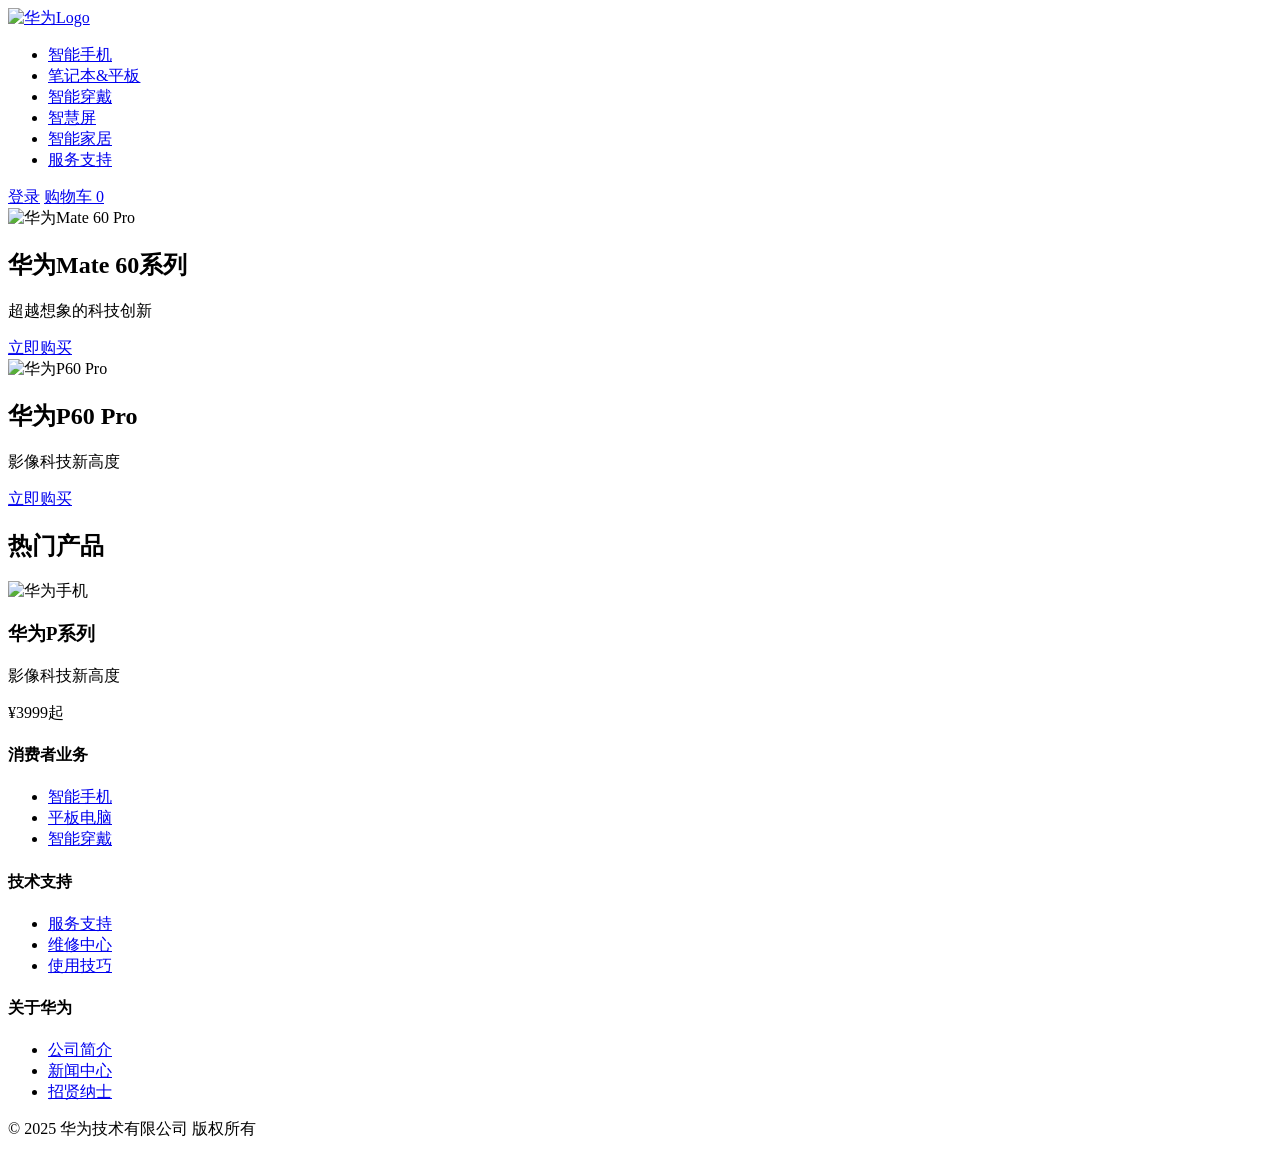
==== index.html @ 44dfa7f0 "Update index.html" ====
<!DOCTYPE html>
<html lang="zh-CN">
<head>
    <meta charset="UTF-8">
    <meta name="viewport" content="width=device-width, initial-scale=1.0">
    <title>华为 - 构建万物互联的智能世界</title>
    <link rel="stylesheet" href="main.css">
    <link rel="icon" href="/myweb/images/favicon.ico">
</head>
<body>
    <!-- 顶部导航栏 -->
    <header class="main-header">
        <div class="container">
            <div class="logo">
                <a href="index.html">
                    <img src="/myweb/images/v2-7d24d51ddb74c9416b6d4f7e353fb8a5_r.png" alt="华为Logo">
                </a>
            </div>
            <nav class="main-nav">
                <ul class="nav-list">
                    <li><a href="smartphones.html">智能手机</a></li>
                    <li><a href="laptops-tablets.html">笔记本&平板</a></li>
                    <li><a href="wearables.html">智能穿戴</a></li>
                    <li><a href="smart-screen.html">智慧屏</a></li>
                    <li><a href="smart-home.html">智能家居</a></li>
                    <li><a href="support.html">服务支持</a></li>
                </ul>
            </nav>
            <div class="header-actions">
                <a href="login.html" class="login-btn">登录</a>
                <a href="cart.html" class="cart-btn">购物车 <span class="cart-count">0</span></a>
            </div>
        </div>
    </header>

    <!-- 主轮播图 -->
    <section class="main-banner">
        <div class="banner-container">
            <div class="banner-slide active">
                <img src="/myweb/images/7bbc07c3438ad547fc9ea5043839fc4e-5959a6dc-f1d8-41cb-ac21-eee844f719e2.png" alt="华为Mate 60 Pro">
                <div class="banner-content">
                    <h2>华为Mate 60系列</h2>
                    <p>超越想象的科技创新</p>
                    <a href="product-detail.html?id=mate60-pro" class="cta-button">立即购买</a>
                </div>
            </div>
            
            <div class="banner-slide">
                <img src="/myweb/images/913c0e78b02d1bb95998965a77705a25-3bbd8c55-0e64-41c7-89f9-156c202ca1ea.png" alt="华为P60 Pro">
                <div class="banner-content">
                    <h2>华为P60 Pro</h2>
                    <p>影像科技新高度</p>
                    <a href="product-detail.html?id=p60-pro" class="cta-button">立即购买</a>
                </div>
            </div>
            
            <!-- 轮播指示器 -->
            <div class="banner-indicators">
                <span class="indicator active"></span>
                <span class="indicator"></span>
            </div>
        </div>
    </section>

    <!-- 产品展示区 -->
    <section class="products-section">
        <div class="container">
            <h2 class="section-title">热门产品</h2>
            <div class="products-grid">
                <div class="product-card">
                    <div class="product-image">
                        <img src="/myweb/images/eaedc3a61230bcd1007a3a3f3f152779.jpg" alt="华为手机">
                    </div>
                    <div class="product-info">
                        <h3>华为P系列</h3>
                        <p>影像科技新高度</p>
                        <span class="price">¥3999起</span>
                    </div>
                </div>
                <!-- 更多产品卡片 -->
            </div>
        </div>
    </section>

    <!-- 页脚 -->
    <footer class="main-footer">
        <div class="container">
            <div class="footer-content">
                <div class="footer-section">
                    <h4>消费者业务</h4>
                    <ul>
                        <li><a href="smartphones.html">智能手机</a></li>
                        <li><a href="laptops-tablets.html">平板电脑</a></li>
                        <li><a href="wearables.html">智能穿戴</a></li>
                    </ul>
                </div>
                <div class="footer-section">
                    <h4>技术支持</h4>
                    <ul>
                        <li><a href="support.html">服务支持</a></li>
                        <li><a href="support.html">维修中心</a></li>
                        <li><a href="support.html">使用技巧</a></li>
                    </ul>
                </div>
                <div class="footer-section">
                    <h4>关于华为</h4>
                    <ul>
                        <li><a href="#">公司简介</a></li>
                        <li><a href="#">新闻中心</a></li>
                        <li><a href="#">招贤纳士</a></li>
                    </ul>
                </div>
            </div>
            <div class="footer-bottom">
                <p>&copy; 2025 华为技术有限公司 版权所有</p>
            </div>
        </div>
    </footer>

    <script src="/myweb/main.js"></script>
</body>
</html>
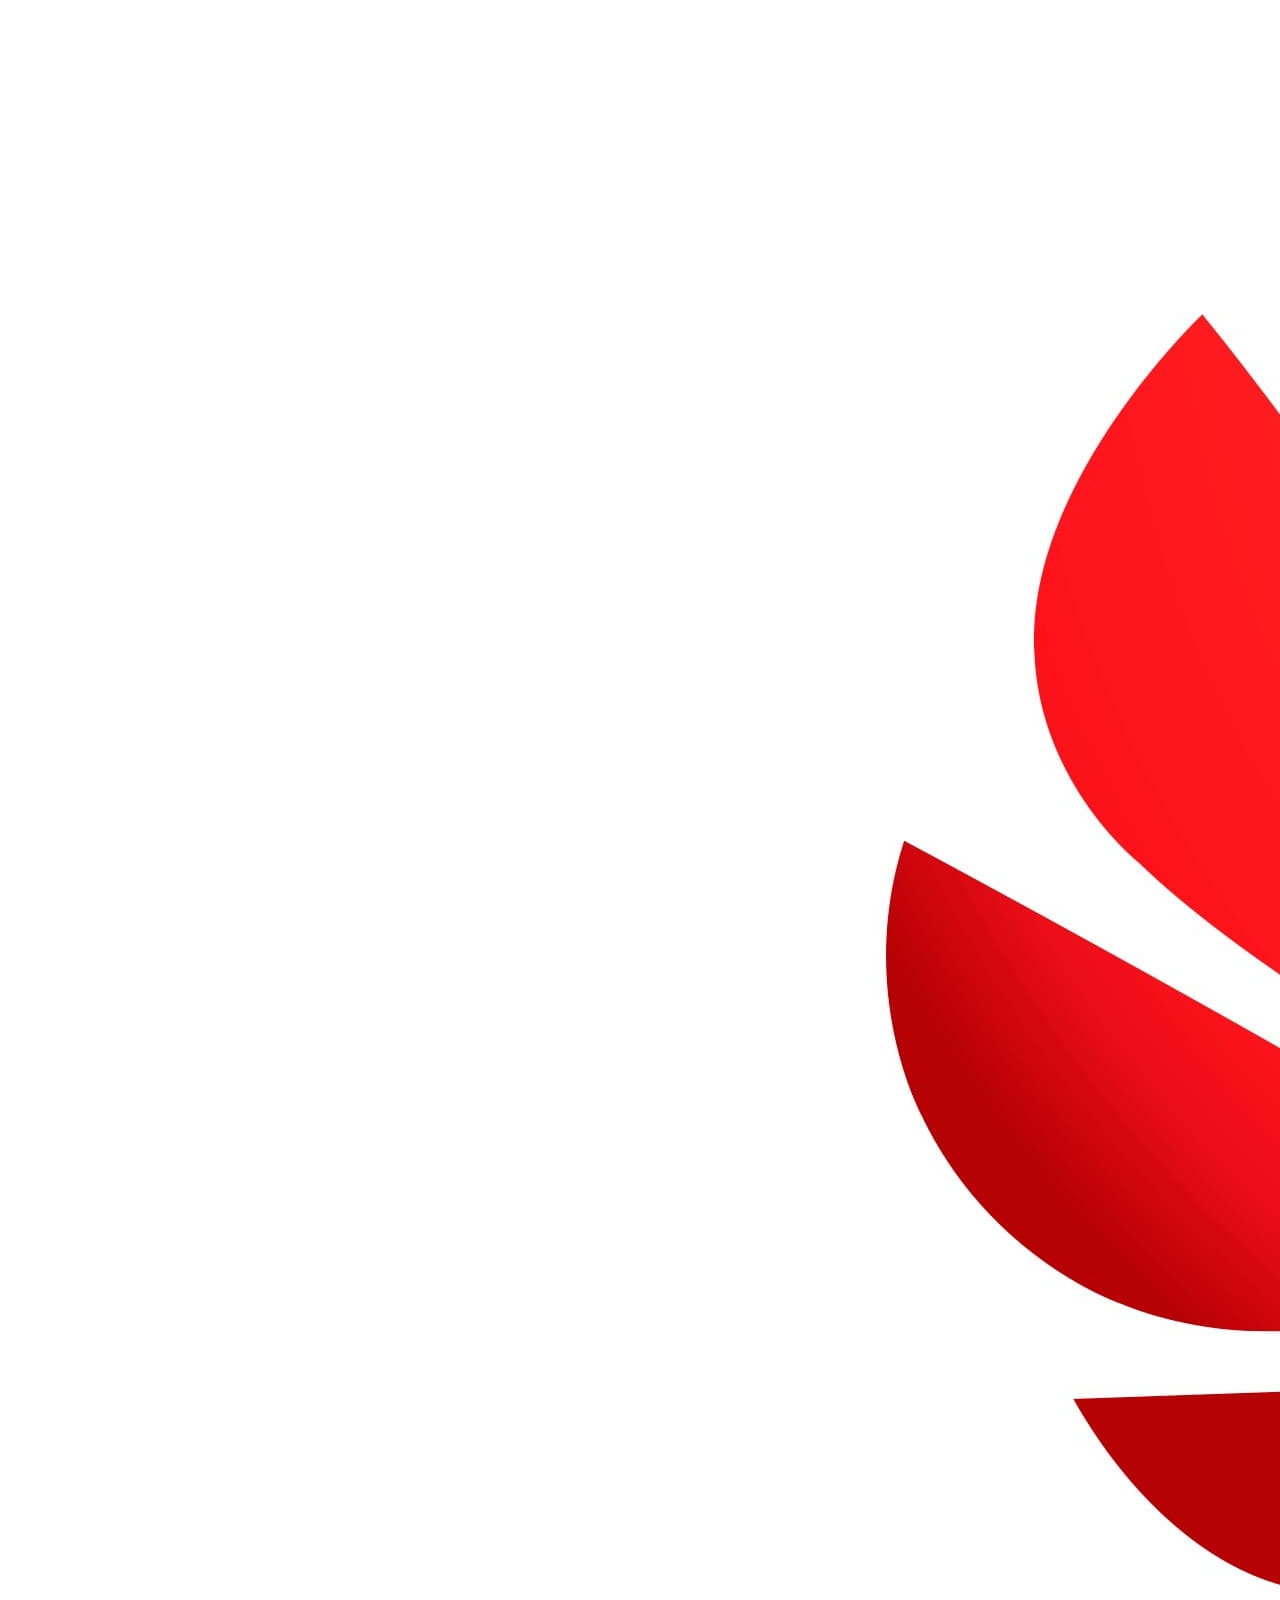
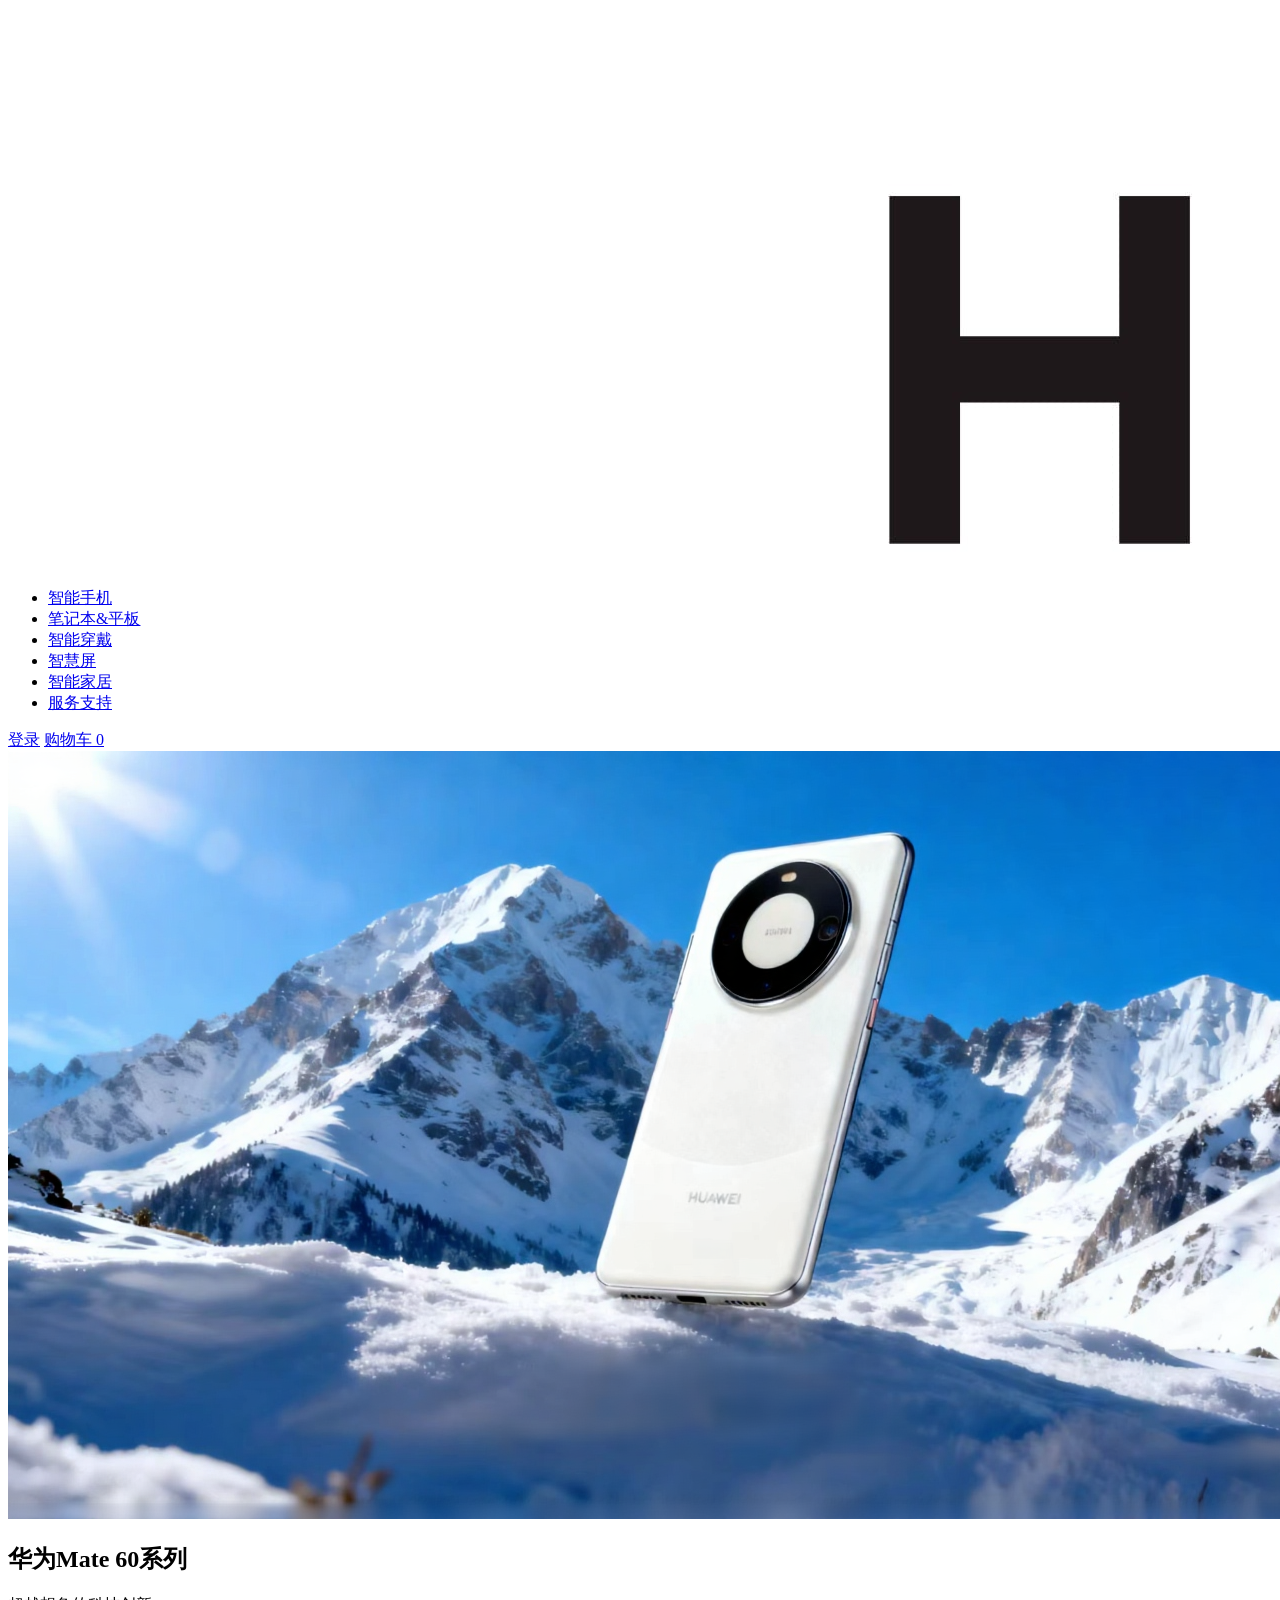
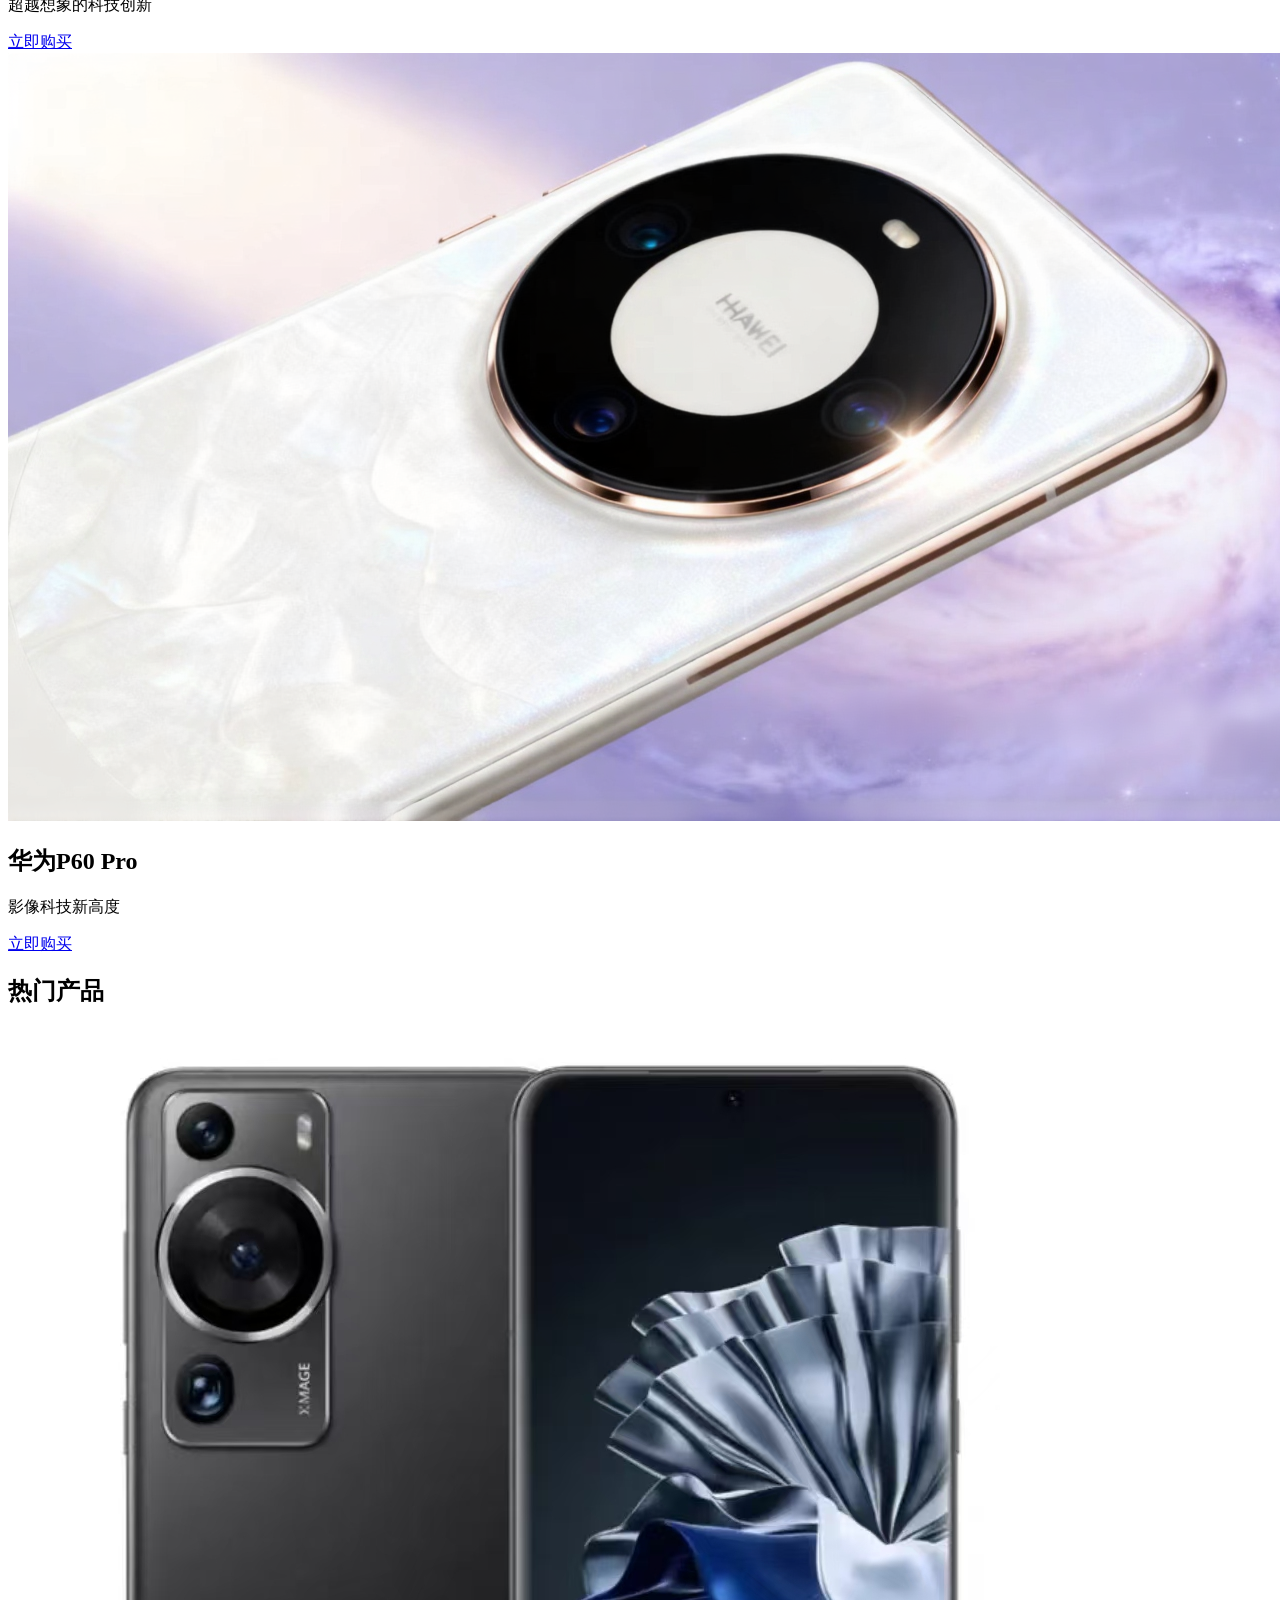
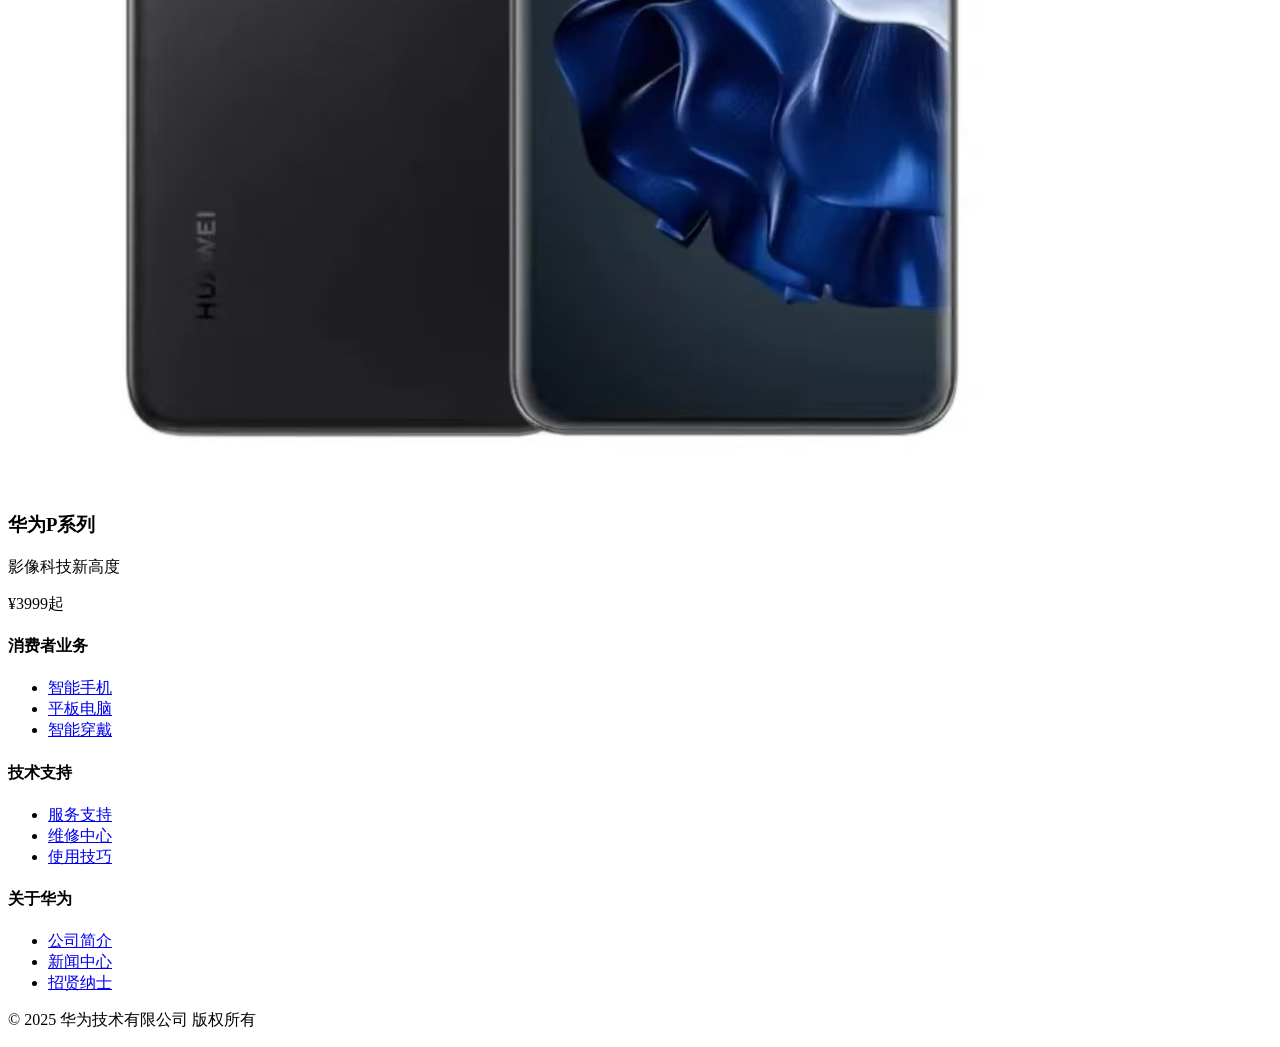
==== commit 44276e69: "Update index.html" ====
--- a/index.html
+++ b/index.html
@@ -5,7 +5,7 @@
     <meta name="viewport" content="width=device-width, initial-scale=1.0">
     <title>华为 - 构建万物互联的智能世界</title>
     <link rel="stylesheet" href="main.css">
-    <link rel="icon" href="/myweb/images/favicon.ico">
+    <link rel="icon" href="./images/favicon.ico">
 </head>
 <body>
     <!-- 顶部导航栏 -->
@@ -13,7 +13,8 @@
         <div class="container">
             <div class="logo">
                 <a href="index.html">
-                    <img src="/myweb/images/v2-7d24d51ddb74c9416b6d4f7e353fb8a5_r.png" alt="华为Logo">
+                    <!-- 修正图片路径 -->
+                    <img src="./images/v2-7d24d51ddb74c9416b6d4f7e353fb8a5_r.png" alt="华为Logo">
                 </a>
             </div>
             <nav class="main-nav">
@@ -37,7 +38,8 @@
     <section class="main-banner">
         <div class="banner-container">
             <div class="banner-slide active">
-                <img src="/myweb/images/7bbc07c3438ad547fc9ea5043839fc4e-5959a6dc-f1d8-41cb-ac21-eee844f719e2.png" alt="华为Mate 60 Pro">
+                <!-- 修正图片路径 -->
+                <img src="./images/7bbc07c3438ad547fc9ea5043839fc4e-5959a6dc-f1d8-41cb-ac21-eee844f719e2.png" alt="华为Mate 60 Pro">
                 <div class="banner-content">
                     <h2>华为Mate 60系列</h2>
                     <p>超越想象的科技创新</p>
@@ -46,7 +48,8 @@
             </div>
             
             <div class="banner-slide">
-                <img src="/myweb/images/913c0e78b02d1bb95998965a77705a25-3bbd8c55-0e64-41c7-89f9-156c202ca1ea.png" alt="华为P60 Pro">
+                <!-- 修正图片路径 -->
+                <img src="./images/913c0e78b02d1bb95998965a77705a25-3bbd8c55-0e64-41c7-89f9-156c202ca1ea.png" alt="华为P60 Pro">
                 <div class="banner-content">
                     <h2>华为P60 Pro</h2>
                     <p>影像科技新高度</p>
@@ -69,7 +72,8 @@
             <div class="products-grid">
                 <div class="product-card">
                     <div class="product-image">
-                        <img src="/myweb/images/eaedc3a61230bcd1007a3a3f3f152779.jpg" alt="华为手机">
+                        <!-- 修正图片路径 -->
+                        <img src="./images/eaedc3a61230bcd1007a3a3f3f152779.jpg" alt="华为手机">
                     </div>
                     <div class="product-info">
                         <h3>华为P系列</h3>
@@ -117,7 +121,294 @@
         </div>
     </footer>
 
-    <script src="/myweb/main.js"></script>
+    <!-- 内联JavaScript - 替换外部JS文件 -->
+    <script>
+    // 华为商城核心功能
+    (function() {
+        'use strict';
+        
+        // 购物车功能
+        class ShoppingCart {
+            constructor() {
+                this.items = this.loadFromStorage();
+                this.init();
+            }
+
+            loadFromStorage() {
+                try {
+                    return JSON.parse(localStorage.getItem('huawei_cart')) || [];
+                } catch (error) {
+                    return [];
+                }
+            }
+
+            saveToStorage() {
+                try {
+                    localStorage.setItem('huawei_cart', JSON.stringify(this.items));
+                } catch (error) {
+                    console.error('保存购物车失败:', error);
+                }
+            }
+
+            addItem(product) {
+                const existingItem = this.items.find(item => item.id === product.id);
+
+                if (existingItem) {
+                    existingItem.quantity += product.quantity || 1;
+                } else {
+                    this.items.push({
+                        ...product,
+                        quantity: product.quantity || 1,
+                        addedAt: new Date().toISOString()
+                    });
+                }
+
+                this.saveToStorage();
+                this.updateUI();
+                this.showAddToCartNotification(product);
+            }
+
+            getTotalCount() {
+                return this.items.reduce((total, item) => total + item.quantity, 0);
+            }
+
+            updateUI() {
+                const totalCount = this.getTotalCount();
+                
+                // 更新购物车计数显示
+                document.querySelectorAll('.cart-count').forEach(element => {
+                    element.textContent = totalCount;
+                });
+            }
+
+            showAddToCartNotification(product) {
+                const notification = document.createElement('div');
+                notification.className = 'cart-notification';
+                notification.innerHTML = `
+                    <div class="notification-content">
+                        <span>✅ 已添加到购物车</span>
+                        <p>${product.name}</p>
+                    </div>
+                `;
+                
+                notification.style.cssText = `
+                    position: fixed;
+                    top: 100px;
+                    right: 20px;
+                    background: white;
+                    border: 2px solid #c7000a;
+                    border-radius: 8px;
+                    padding: 1rem;
+                    box-shadow: 0 5px 15px rgba(0,0,0,0.2);
+                    z-index: 10000;
+                    animation: slideIn 0.3s ease-out;
+                    max-width: 300px;
+                `;
+
+                document.body.appendChild(notification);
+
+                // 3秒后自动移除
+                setTimeout(() => {
+                    notification.style.animation = 'slideOut 0.3s ease-in';
+                    setTimeout(() => {
+                        if (notification.parentNode) {
+                            notification.parentNode.removeChild(notification);
+                        }
+                    }, 300);
+                }, 3000);
+            }
+
+            init() {
+                this.updateUI();
+            }
+        }
+
+        // 轮播图功能
+        class BannerSlider {
+            constructor() {
+                this.currentSlide = 0;
+                this.slides = [];
+                this.indicators = [];
+                this.init();
+            }
+
+            init() {
+                this.slides = document.querySelectorAll('.banner-slide');
+                this.indicators = document.querySelectorAll('.indicator');
+                
+                if (this.slides.length > 0) {
+                    // 设置自动轮播
+                    setInterval(() => {
+                        this.nextSlide();
+                    }, 5000);
+                    
+                    // 绑定指示器点击事件
+                    this.indicators.forEach((indicator, index) => {
+                        indicator.addEventListener('click', () => {
+                            this.showSlide(index);
+                        });
+                    });
+                }
+            }
+
+            showSlide(n) {
+                this.slides.forEach(slide => slide.classList.remove('active'));
+                this.indicators.forEach(indicator => indicator.classList.remove('active'));
+                
+                this.currentSlide = (n + this.slides.length) % this.slides.length;
+                this.slides[this.currentSlide].classList.add('active');
+                this.indicators[this.currentSlide].classList.add('active');
+            }
+
+            nextSlide() {
+                this.showSlide(this.currentSlide + 1);
+            }
+        }
+
+        // 移动菜单功能
+        class MobileMenu {
+            constructor() {
+                this.init();
+            }
+
+            init() {
+                this.createHamburgerMenu();
+                
+                const hamburger = document.querySelector('.hamburger-menu');
+                const navList = document.querySelector('.nav-list');
+                
+                if (hamburger && navList) {
+                    hamburger.addEventListener('click', () => {
+                        navList.classList.toggle('active');
+                        hamburger.classList.toggle('active');
+                    });
+
+                    // 点击外部关闭菜单
+                    document.addEventListener('click', (e) => {
+                        if (!hamburger.contains(e.target) && !navList.contains(e.target)) {
+                            navList.classList.remove('active');
+                            hamburger.classList.remove('active');
+                        }
+                    });
+                }
+            }
+
+            createHamburgerMenu() {
+                if (!document.querySelector('.hamburger-menu')) {
+                    const hamburger = document.createElement('div');
+                    hamburger.className = 'hamburger-menu';
+                    hamburger.innerHTML = '☰';
+                    hamburger.style.cssText = `
+                        display: none;
+                        font-size: 24px;
+                        cursor: pointer;
+                        padding: 10px;
+                    `;
+                    
+                    document.querySelector('.main-header .container').appendChild(hamburger);
+                }
+            }
+        }
+
+        // 主应用类
+        class HuaweiStore {
+            constructor() {
+                this.cart = new ShoppingCart();
+                this.slider = new BannerSlider();
+                this.mobileMenu = new MobileMenu();
+                this.init();
+            }
+
+            init() {
+                console.log('华为商城初始化完成');
+                this.addGlobalStyles();
+                this.bindGlobalEvents();
+            }
+
+            addGlobalStyles() {
+                const styles = `
+                    @keyframes slideIn {
+                        from { transform: translateX(100%); opacity: 0; }
+                        to { transform: translateX(0); opacity: 1; }
+                    }
+                    
+                    @keyframes slideOut {
+                        from { transform: translateX(0); opacity: 1; }
+                        to { transform: translateX(100%); opacity: 0; }
+                    }
+                    
+                    @keyframes fadeIn {
+                        from { opacity: 0; transform: translateY(20px); }
+                        to { opacity: 1; transform: translateY(0); }
+                    }
+                    
+                    .fade-in {
+                        animation: fadeIn 0.5s ease-in;
+                    }
+
+                    /* 移动端样式 */
+                    @media (max-width: 768px) {
+                        .hamburger-menu {
+                            display: block !important;
+                        }
+                        
+                        .nav-list {
+                            display: none;
+                            position: absolute;
+                            top: 100%;
+                            left: 0;
+                            width: 100%;
+                            background: white;
+                            flex-direction: column;
+                            box-shadow: 0 2px 10px rgba(0,0,0,0.1);
+                            z-index: 1000;
+                        }
+                        
+                        .nav-list.active {
+                            display: flex;
+                        }
+                        
+                        .nav-list li {
+                            width: 100%;
+                            text-align: center;
+                            border-bottom: 1px solid #eee;
+                        }
+                        
+                        .nav-list a {
+                            display: block;
+                            padding: 15px;
+                        }
+                    }
+                `;
+
+                const styleSheet = document.createElement('style');
+                styleSheet.textContent = styles;
+                document.head.appendChild(styleSheet);
+            }
+
+            bindGlobalEvents() {
+                // 全局错误处理
+                window.addEventListener('error', (e) => {
+                    console.error('全局错误:', e.error);
+                });
+            }
+        }
+
+        // 全局函数
+        window.addToCart = function(product) {
+            if (window.huaweiStore && window.huaweiStore.cart) {
+                window.huaweiStore.cart.addItem(product);
+            }
+        };
+
+        // 初始化
+        document.addEventListener('DOMContentLoaded', function() {
+            window.huaweiStore = new HuaweiStore();
+            document.body.classList.add('fade-in');
+            console.log('华为商城 - 构建万物互联的智能世界');
+        });
+
+    })();
+    </script>
 </body>
 </html>
-
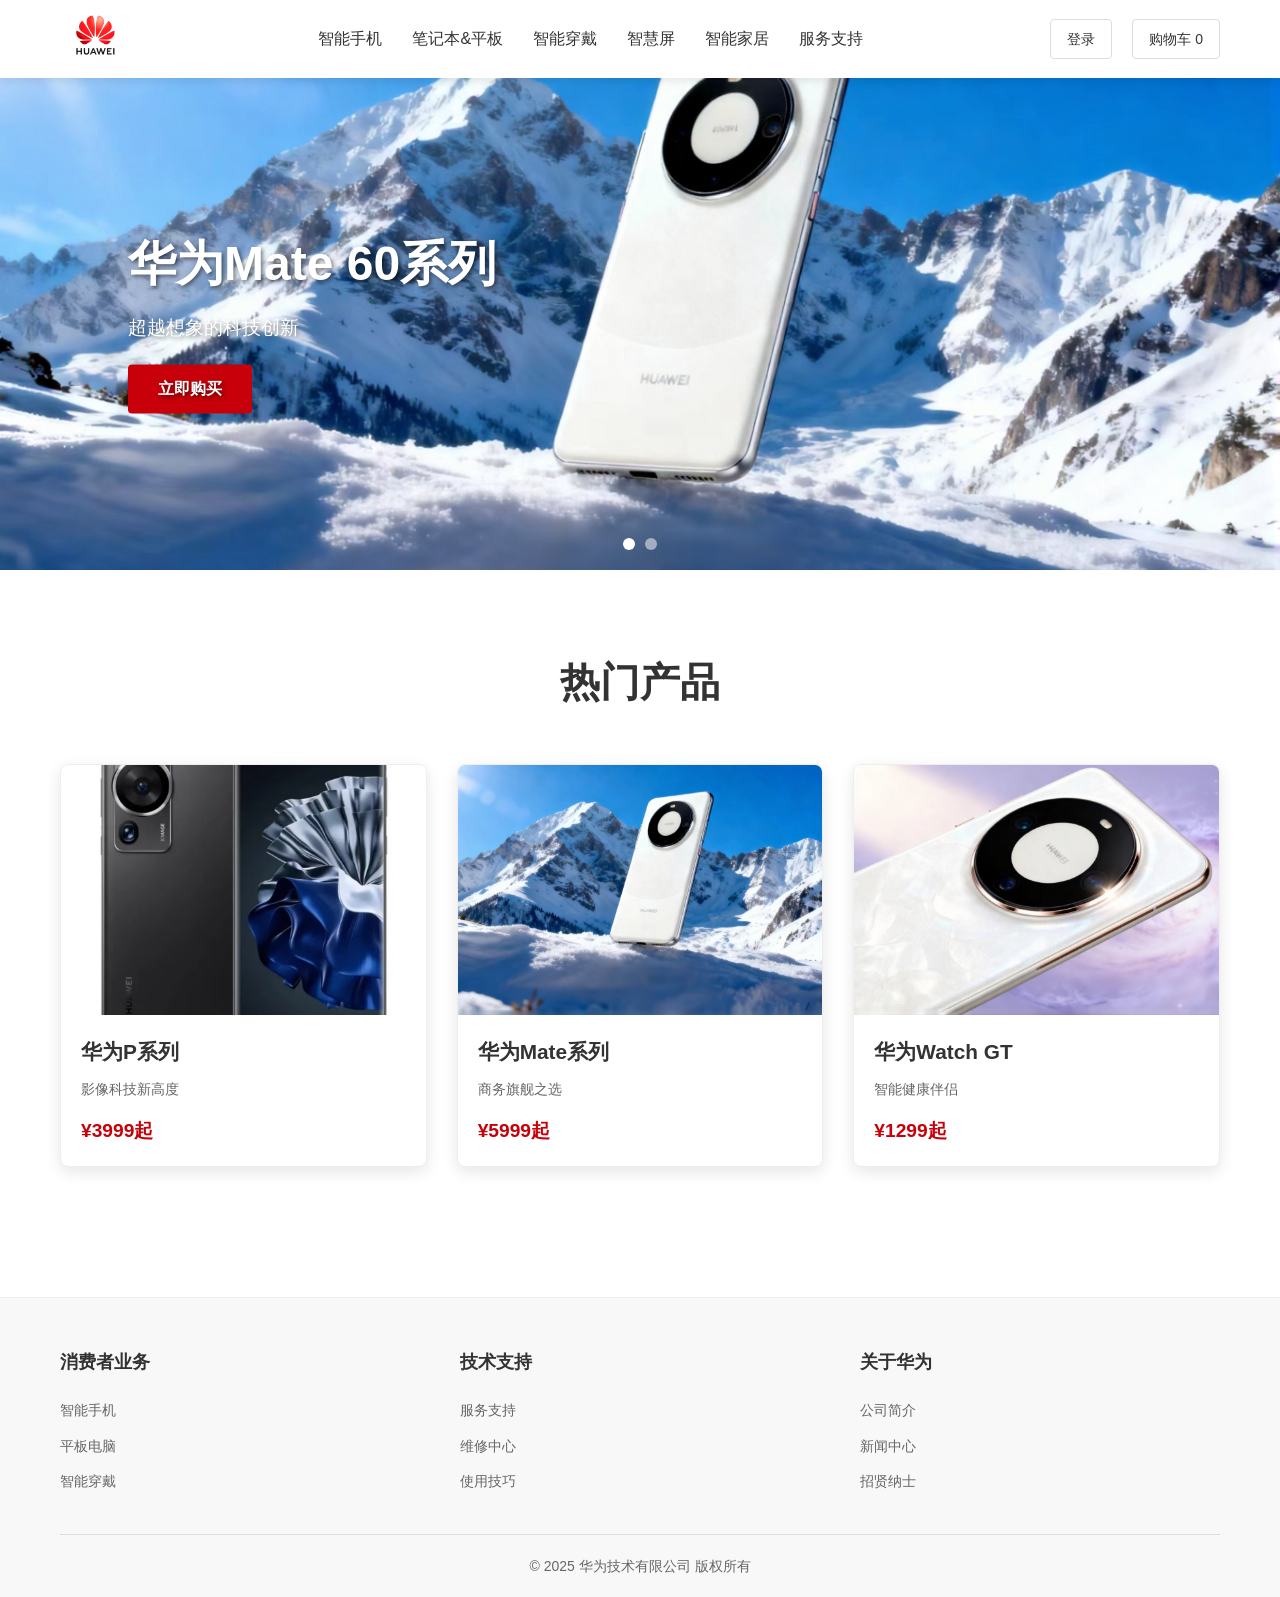
==== commit 9da195e5: "Update index.html" ====
--- a/index.html
+++ b/index.html
@@ -4,16 +4,399 @@
     <meta charset="UTF-8">
     <meta name="viewport" content="width=device-width, initial-scale=1.0">
     <title>华为 - 构建万物互联的智能世界</title>
-    <link rel="stylesheet" href="main.css">
+    <style>
+        /* 在这里粘贴完整的CSS代码 */
+        /* 基础重置和全局样式 */
+        * {
+            margin: 0;
+            padding: 0;
+            box-sizing: border-box;
+        }
+
+        body {
+            font-family: 'Arial', sans-serif;
+            line-height: 1.6;
+            color: #333;
+            background-color: #fff;
+            overflow-x: hidden;
+        }
+
+        .container {
+            max-width: 1200px;
+            margin: 0 auto;
+            padding: 0 20px;
+        }
+
+        /* 头部导航样式 */
+        .main-header {
+            background: #fff;
+            box-shadow: 0 2px 10px rgba(0,0,0,0.1);
+            position: fixed;
+            width: 100%;
+            top: 0;
+            z-index: 1000;
+        }
+
+        .main-header .container {
+            display: flex;
+            justify-content: space-between;
+            align-items: center;
+            padding: 15px 20px;
+        }
+
+        .logo img {
+            height: 40px;
+            width: auto;
+        }
+
+        .nav-list {
+            display: flex;
+            list-style: none;
+            gap: 30px;
+        }
+
+        .nav-list a {
+            text-decoration: none;
+            color: #333;
+            font-weight: 500;
+            transition: color 0.3s;
+            font-size: 16px;
+        }
+
+        .nav-list a:hover {
+            color: #c7000a;
+        }
+
+        .header-actions {
+            display: flex;
+            gap: 20px;
+            align-items: center;
+        }
+
+        .login-btn, .cart-btn {
+            text-decoration: none;
+            color: #333;
+            padding: 8px 16px;
+            border: 1px solid #ddd;
+            border-radius: 4px;
+            transition: all 0.3s;
+            font-size: 14px;
+        }
+
+        .login-btn:hover, .cart-btn:hover {
+            background: #f5f5f5;
+            border-color: #c7000a;
+        }
+
+        /* 主轮播图样式 */
+        .main-banner {
+            margin-top: 70px;
+            position: relative;
+            height: 500px;
+            overflow: hidden;
+            background: #f8f8f8;
+        }
+
+        .banner-container {
+            position: relative;
+            height: 100%;
+        }
+
+        .banner-slide {
+            position: absolute;
+            top: 0;
+            left: 0;
+            width: 100%;
+            height: 100%;
+            opacity: 0;
+            transition: opacity 0.5s ease-in-out;
+        }
+
+        .banner-slide.active {
+            opacity: 1;
+        }
+
+        .banner-slide img {
+            width: 100%;
+            height: 100%;
+            object-fit: cover;
+        }
+
+        .banner-content {
+            position: absolute;
+            top: 50%;
+            left: 10%;
+            transform: translateY(-50%);
+            color: white;
+            text-shadow: 2px 2px 4px rgba(0,0,0,0.5);
+        }
+
+        .banner-content h2 {
+            font-size: 3rem;
+            margin-bottom: 10px;
+            font-weight: bold;
+        }
+
+        .banner-content p {
+            font-size: 1.2rem;
+            margin-bottom: 20px;
+        }
+
+        .cta-button {
+            display: inline-block;
+            padding: 12px 30px;
+            background: #c7000a;
+            color: white;
+            text-decoration: none;
+            border-radius: 4px;
+            transition: background 0.3s;
+            font-weight: bold;
+        }
+
+        .cta-button:hover {
+            background: #a00008;
+            transform: translateY(-2px);
+            box-shadow: 0 5px 15px rgba(0,0,0,0.2);
+        }
+
+        .banner-indicators {
+            position: absolute;
+            bottom: 20px;
+            left: 50%;
+            transform: translateX(-50%);
+            display: flex;
+            gap: 10px;
+        }
+
+        .indicator {
+            width: 12px;
+            height: 12px;
+            border-radius: 50%;
+            background: rgba(255,255,255,0.5);
+            cursor: pointer;
+            transition: background 0.3s;
+        }
+
+        .indicator.active {
+            background: white;
+        }
+
+        .indicator:hover {
+            background: rgba(255,255,255,0.8);
+        }
+
+        /* 产品区域样式 */
+        .products-section {
+            padding: 80px 0;
+            background: #fff;
+        }
+
+        .section-title {
+            text-align: center;
+            font-size: 2.5rem;
+            margin-bottom: 50px;
+            color: #333;
+            font-weight: bold;
+        }
+
+        .products-grid {
+            display: grid;
+            grid-template-columns: repeat(auto-fit, minmax(300px, 1fr));
+            gap: 30px;
+        }
+
+        .product-card {
+            background: white;
+            border-radius: 8px;
+            overflow: hidden;
+            box-shadow: 0 5px 15px rgba(0,0,0,0.1);
+            transition: all 0.3s ease;
+            border: 1px solid #eee;
+        }
+
+        .product-card:hover {
+            transform: translateY(-5px);
+            box-shadow: 0 10px 25px rgba(0,0,0,0.15);
+        }
+
+        .product-image {
+            height: 250px;
+            overflow: hidden;
+            background: #f8f8f8;
+        }
+
+        .product-image img {
+            width: 100%;
+            height: 100%;
+            object-fit: cover;
+            transition: transform 0.3s ease;
+        }
+
+        .product-card:hover .product-image img {
+            transform: scale(1.05);
+        }
+
+        .product-info {
+            padding: 20px;
+        }
+
+        .product-info h3 {
+            font-size: 1.3rem;
+            margin-bottom: 10px;
+            color: #333;
+            font-weight: bold;
+        }
+
+        .product-info p {
+            color: #666;
+            margin-bottom: 15px;
+            font-size: 14px;
+        }
+
+        .price {
+            font-size: 1.2rem;
+            font-weight: bold;
+            color: #c7000a;
+        }
+
+        /* 页脚样式 */
+        .main-footer {
+            background: #f8f8f8;
+            padding: 50px 0 20px;
+            margin-top: 50px;
+            border-top: 1px solid #eee;
+        }
+
+        .footer-content {
+            display: grid;
+            grid-template-columns: repeat(auto-fit, minmax(250px, 1fr));
+            gap: 40px;
+            margin-bottom: 30px;
+        }
+
+        .footer-section h4 {
+            margin-bottom: 20px;
+            color: #333;
+            font-weight: bold;
+            font-size: 18px;
+        }
+
+        .footer-section ul {
+            list-style: none;
+        }
+
+        .footer-section li {
+            margin-bottom: 10px;
+        }
+
+        .footer-section a {
+            text-decoration: none;
+            color: #666;
+            transition: color 0.3s;
+            font-size: 14px;
+        }
+
+        .footer-section a:hover {
+            color: #c7000a;
+        }
+
+        .footer-bottom {
+            text-align: center;
+            padding-top: 20px;
+            border-top: 1px solid #ddd;
+            color: #666;
+            font-size: 14px;
+        }
+
+        /* 响应式设计 */
+        @media (max-width: 768px) {
+            .main-header .container {
+                flex-wrap: wrap;
+                padding: 10px 20px;
+            }
+            
+            .nav-list {
+                flex-direction: column;
+                width: 100%;
+                display: none;
+                background: white;
+                position: absolute;
+                top: 100%;
+                left: 0;
+                box-shadow: 0 2px 10px rgba(0,0,0,0.1);
+                padding: 20px 0;
+            }
+            
+            .nav-list.active {
+                display: flex;
+            }
+            
+            .nav-list li {
+                width: 100%;
+                text-align: center;
+                border-bottom: 1px solid #eee;
+            }
+            
+            .nav-list a {
+                display: block;
+                padding: 15px;
+            }
+            
+            .banner-content h2 {
+                font-size: 2rem;
+            }
+            
+            .banner-content p {
+                font-size: 1rem;
+            }
+            
+            .products-grid {
+                grid-template-columns: 1fr;
+                gap: 20px;
+            }
+            
+            .section-title {
+                font-size: 2rem;
+            }
+            
+            .footer-content {
+                grid-template-columns: 1fr;
+                gap: 30px;
+            }
+        }
+
+        /* 动画效果 */
+        @keyframes fadeIn {
+            from { opacity: 0; transform: translateY(20px); }
+            to { opacity: 1; transform: translateY(0); }
+        }
+
+        .fade-in {
+            animation: fadeIn 0.5s ease-in;
+        }
+
+        @keyframes slideIn {
+            from { transform: translateX(100%); opacity: 0; }
+            to { transform: translateX(0); opacity: 1; }
+        }
+
+        @keyframes slideOut {
+            from { transform: translateX(0); opacity: 1; }
+            to { transform: translateX(100%); opacity: 0; }
+        }
+
+        .cart-notification {
+            animation: slideIn 0.3s ease-out;
+        }
+    </style>
     <link rel="icon" href="./images/favicon.ico">
 </head>
 <body>
-    <!-- 顶部导航栏 -->
+    <!-- 页面内容保持不变 -->
     <header class="main-header">
         <div class="container">
             <div class="logo">
                 <a href="index.html">
-                    <!-- 修正图片路径 -->
                     <img src="./images/v2-7d24d51ddb74c9416b6d4f7e353fb8a5_r.png" alt="华为Logo">
                 </a>
             </div>
@@ -34,11 +417,9 @@
         </div>
     </header>
 
-    <!-- 主轮播图 -->
     <section class="main-banner">
         <div class="banner-container">
             <div class="banner-slide active">
-                <!-- 修正图片路径 -->
                 <img src="./images/7bbc07c3438ad547fc9ea5043839fc4e-5959a6dc-f1d8-41cb-ac21-eee844f719e2.png" alt="华为Mate 60 Pro">
                 <div class="banner-content">
                     <h2>华为Mate 60系列</h2>
@@ -48,7 +429,6 @@
             </div>
             
             <div class="banner-slide">
-                <!-- 修正图片路径 -->
                 <img src="./images/913c0e78b02d1bb95998965a77705a25-3bbd8c55-0e64-41c7-89f9-156c202ca1ea.png" alt="华为P60 Pro">
                 <div class="banner-content">
                     <h2>华为P60 Pro</h2>
@@ -57,7 +437,6 @@
                 </div>
             </div>
             
-            <!-- 轮播指示器 -->
             <div class="banner-indicators">
                 <span class="indicator active"></span>
                 <span class="indicator"></span>
@@ -65,14 +444,12 @@
         </div>
     </section>
 
-    <!-- 产品展示区 -->
     <section class="products-section">
         <div class="container">
             <h2 class="section-title">热门产品</h2>
             <div class="products-grid">
                 <div class="product-card">
                     <div class="product-image">
-                        <!-- 修正图片路径 -->
                         <img src="./images/eaedc3a61230bcd1007a3a3f3f152779.jpg" alt="华为手机">
                     </div>
                     <div class="product-info">
@@ -81,12 +458,32 @@
                         <span class="price">¥3999起</span>
                     </div>
                 </div>
-                <!-- 更多产品卡片 -->
+                
+                <div class="product-card">
+                    <div class="product-image">
+                        <img src="./images/7bbc07c3438ad547fc9ea5043839fc4e-5959a6dc-f1d8-41cb-ac21-eee844f719e2.png" alt="华为Mate系列">
+                    </div>
+                    <div class="product-info">
+                        <h3>华为Mate系列</h3>
+                        <p>商务旗舰之选</p>
+                        <span class="price">¥5999起</span>
+                    </div>
+                </div>
+                
+                <div class="product-card">
+                    <div class="product-image">
+                        <img src="./images/913c0e78b02d1bb95998965a77705a25-3bbd8c55-0e64-41c7-89f9-156c202ca1ea.png" alt="华为智能手表">
+                    </div>
+                    <div class="product-info">
+                        <h3>华为Watch GT</h3>
+                        <p>智能健康伴侣</p>
+                        <span class="price">¥1299起</span>
+                    </div>
+                </div>
             </div>
         </div>
     </section>
 
-    <!-- 页脚 -->
     <footer class="main-footer">
         <div class="container">
             <div class="footer-content">
@@ -121,7 +518,7 @@
         </div>
     </footer>
 
-    <!-- 内联JavaScript - 替换外部JS文件 -->
+    <!-- 内联JavaScript -->
     <script>
     // 华为商城核心功能
     (function() {
@@ -185,9 +582,9 @@
                 const notification = document.createElement('div');
                 notification.className = 'cart-notification';
                 notification.innerHTML = `
-                    <div class="notification-content">
-                        <span>✅ 已添加到购物车</span>
-                        <p>${product.name}</p>
+                    <div style="padding: 10px;">
+                        <strong>✅ 已添加到购物车</strong>
+                        <p style="margin: 5px 0;">${product.name}</p>
                     </div>
                 `;
                 
@@ -198,7 +595,7 @@
                     background: white;
                     border: 2px solid #c7000a;
                     border-radius: 8px;
-                    padding: 1rem;
+                    padding: 0;
                     box-shadow: 0 5px 15px rgba(0,0,0,0.2);
                     z-index: 10000;
                     animation: slideIn 0.3s ease-out;
@@ -265,146 +662,23 @@
             }
         }
 
-        // 移动菜单功能
-        class MobileMenu {
-            constructor() {
-                this.init();
-            }
-
-            init() {
-                this.createHamburgerMenu();
-                
-                const hamburger = document.querySelector('.hamburger-menu');
-                const navList = document.querySelector('.nav-list');
-                
-                if (hamburger && navList) {
-                    hamburger.addEventListener('click', () => {
-                        navList.classList.toggle('active');
-                        hamburger.classList.toggle('active');
-                    });
-
-                    // 点击外部关闭菜单
-                    document.addEventListener('click', (e) => {
-                        if (!hamburger.contains(e.target) && !navList.contains(e.target)) {
-                            navList.classList.remove('active');
-                            hamburger.classList.remove('active');
-                        }
-                    });
-                }
-            }
-
-            createHamburgerMenu() {
-                if (!document.querySelector('.hamburger-menu')) {
-                    const hamburger = document.createElement('div');
-                    hamburger.className = 'hamburger-menu';
-                    hamburger.innerHTML = '☰';
-                    hamburger.style.cssText = `
-                        display: none;
-                        font-size: 24px;
-                        cursor: pointer;
-                        padding: 10px;
-                    `;
-                    
-                    document.querySelector('.main-header .container').appendChild(hamburger);
-                }
-            }
-        }
-
         // 主应用类
         class HuaweiStore {
             constructor() {
                 this.cart = new ShoppingCart();
                 this.slider = new BannerSlider();
-                this.mobileMenu = new MobileMenu();
                 this.init();
             }
 
             init() {
                 console.log('华为商城初始化完成');
-                this.addGlobalStyles();
-                this.bindGlobalEvents();
-            }
-
-            addGlobalStyles() {
-                const styles = `
-                    @keyframes slideIn {
-                        from { transform: translateX(100%); opacity: 0; }
-                        to { transform: translateX(0); opacity: 1; }
-                    }
-                    
-                    @keyframes slideOut {
-                        from { transform: translateX(0); opacity: 1; }
-                        to { transform: translateX(100%); opacity: 0; }
-                    }
-                    
-                    @keyframes fadeIn {
-                        from { opacity: 0; transform: translateY(20px); }
-                        to { opacity: 1; transform: translateY(0); }
-                    }
-                    
-                    .fade-in {
-                        animation: fadeIn 0.5s ease-in;
-                    }
-
-                    /* 移动端样式 */
-                    @media (max-width: 768px) {
-                        .hamburger-menu {
-                            display: block !important;
-                        }
-                        
-                        .nav-list {
-                            display: none;
-                            position: absolute;
-                            top: 100%;
-                            left: 0;
-                            width: 100%;
-                            background: white;
-                            flex-direction: column;
-                            box-shadow: 0 2px 10px rgba(0,0,0,0.1);
-                            z-index: 1000;
-                        }
-                        
-                        .nav-list.active {
-                            display: flex;
-                        }
-                        
-                        .nav-list li {
-                            width: 100%;
-                            text-align: center;
-                            border-bottom: 1px solid #eee;
-                        }
-                        
-                        .nav-list a {
-                            display: block;
-                            padding: 15px;
-                        }
-                    }
-                `;
-
-                const styleSheet = document.createElement('style');
-                styleSheet.textContent = styles;
-                document.head.appendChild(styleSheet);
-            }
-
-            bindGlobalEvents() {
-                // 全局错误处理
-                window.addEventListener('error', (e) => {
-                    console.error('全局错误:', e.error);
-                });
-            }
-        }
-
-        // 全局函数
-        window.addToCart = function(product) {
-            if (window.huaweiStore && window.huaweiStore.cart) {
-                window.huaweiStore.cart.addItem(product);
-            }
-        };
+                document.body.classList.add('fade-in');
+            }
+        }
 
         // 初始化
         document.addEventListener('DOMContentLoaded', function() {
             window.huaweiStore = new HuaweiStore();
-            document.body.classList.add('fade-in');
             console.log('华为商城 - 构建万物互联的智能世界');
         });
 
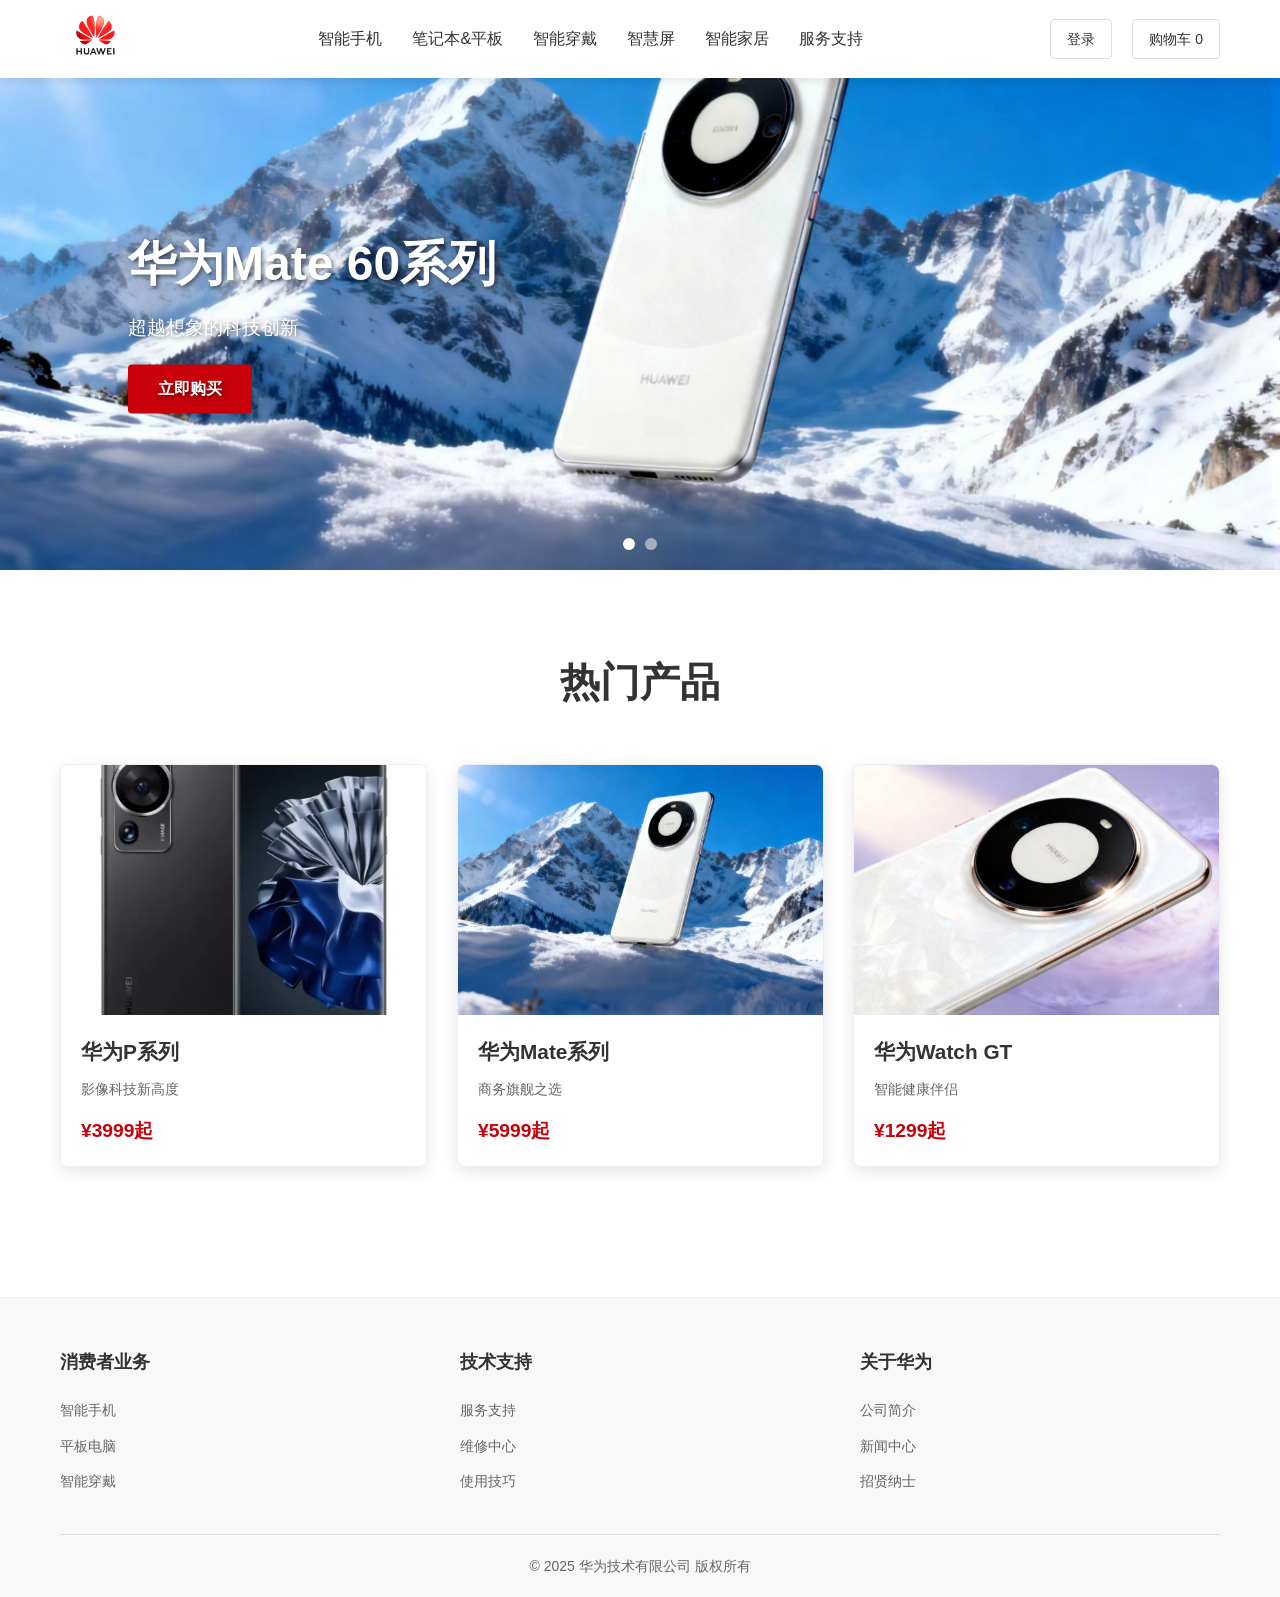
==== commit d33c4cc3: "Update index.html" ====
--- a/index.html
+++ b/index.html
@@ -5,8 +5,7 @@
     <meta name="viewport" content="width=device-width, initial-scale=1.0">
     <title>华为 - 构建万物互联的智能世界</title>
     <style>
-        /* 在这里粘贴完整的CSS代码 */
-        /* 基础重置和全局样式 */
+        /* 优化后的CSS - 减少复杂动画 */
         * {
             margin: 0;
             padding: 0;
@@ -27,7 +26,7 @@
             padding: 0 20px;
         }
 
-        /* 头部导航样式 */
+        /* 头部导航样式 - 简化 */
         .main-header {
             background: #fff;
             box-shadow: 0 2px 10px rgba(0,0,0,0.1);
@@ -35,6 +34,7 @@
             width: 100%;
             top: 0;
             z-index: 1000;
+            will-change: transform;
         }
 
         .main-header .container {
@@ -88,7 +88,37 @@
             border-color: #c7000a;
         }
 
-        /* 主轮播图样式 */
+        /* 汉堡菜单 - 优化动画 */
+        .hamburger-menu {
+            display: none;
+            flex-direction: column;
+            cursor: pointer;
+            gap: 4px;
+            padding: 5px;
+            z-index: 1001;
+        }
+
+        .hamburger-menu span {
+            width: 25px;
+            height: 3px;
+            background: #333;
+            transition: all 0.3s ease;
+            transform-origin: center;
+        }
+
+        .hamburger-menu.active span:nth-child(1) {
+            transform: rotate(45deg) translate(6px, 6px);
+        }
+
+        .hamburger-menu.active span:nth-child(2) {
+            opacity: 0;
+        }
+
+        .hamburger-menu.active span:nth-child(3) {
+            transform: rotate(-45deg) translate(6px, -6px);
+        }
+
+        /* 主轮播图 - 优化性能 */
         .main-banner {
             margin-top: 70px;
             position: relative;
@@ -110,6 +140,7 @@
             height: 100%;
             opacity: 0;
             transition: opacity 0.5s ease-in-out;
+            will-change: opacity;
         }
 
         .banner-slide.active {
@@ -120,6 +151,12 @@
             width: 100%;
             height: 100%;
             object-fit: cover;
+            /* 防止图片拖动性能问题 */
+            pointer-events: none;
+            -webkit-user-drag: none;
+            -khtml-user-drag: none;
+            -moz-user-drag: none;
+            -o-user-drag: none;
         }
 
         .banner-content {
@@ -155,8 +192,6 @@
 
         .cta-button:hover {
             background: #a00008;
-            transform: translateY(-2px);
-            box-shadow: 0 5px 15px rgba(0,0,0,0.2);
         }
 
         .banner-indicators {
@@ -181,11 +216,7 @@
             background: white;
         }
 
-        .indicator:hover {
-            background: rgba(255,255,255,0.8);
-        }
-
-        /* 产品区域样式 */
+        /* 产品区域 - 优化动画 */
         .products-section {
             padding: 80px 0;
             background: #fff;
@@ -210,13 +241,13 @@
             border-radius: 8px;
             overflow: hidden;
             box-shadow: 0 5px 15px rgba(0,0,0,0.1);
-            transition: all 0.3s ease;
+            transition: transform 0.3s ease;
             border: 1px solid #eee;
+            will-change: transform;
         }
 
         .product-card:hover {
             transform: translateY(-5px);
-            box-shadow: 0 10px 25px rgba(0,0,0,0.15);
         }
 
         .product-image {
@@ -230,6 +261,9 @@
             height: 100%;
             object-fit: cover;
             transition: transform 0.3s ease;
+            /* 优化图片渲染 */
+            image-rendering: -webkit-optimize-contrast;
+            image-rendering: crisp-edges;
         }
 
         .product-card:hover .product-image img {
@@ -315,31 +349,42 @@
                 padding: 10px 20px;
             }
             
+            .hamburger-menu {
+                display: flex;
+            }
+            
             .nav-list {
+                position: fixed;
+                top: 70px;
+                left: 0;
+                width: 100%;
+                background: white;
                 flex-direction: column;
-                width: 100%;
-                display: none;
-                background: white;
-                position: absolute;
-                top: 100%;
-                left: 0;
-                box-shadow: 0 2px 10px rgba(0,0,0,0.1);
                 padding: 20px 0;
+                box-shadow: 0 5px 15px rgba(0,0,0,0.1);
+                transform: translateY(-100%);
+                opacity: 0;
+                visibility: hidden;
+                transition: all 0.3s ease;
+                z-index: 999;
             }
             
             .nav-list.active {
-                display: flex;
+                transform: translateY(0);
+                opacity: 1;
+                visibility: visible;
             }
             
             .nav-list li {
                 width: 100%;
                 text-align: center;
-                border-bottom: 1px solid #eee;
+                border-bottom: 1px solid #f0f0f0;
             }
             
             .nav-list a {
                 display: block;
-                padding: 15px;
+                padding: 15px 20px;
+                font-size: 16px;
             }
             
             .banner-content h2 {
@@ -365,39 +410,24 @@
             }
         }
 
-        /* 动画效果 */
-        @keyframes fadeIn {
-            from { opacity: 0; transform: translateY(20px); }
-            to { opacity: 1; transform: translateY(0); }
-        }
-
+        /* 简化动画效果 */
         .fade-in {
             animation: fadeIn 0.5s ease-in;
         }
 
-        @keyframes slideIn {
-            from { transform: translateX(100%); opacity: 0; }
-            to { transform: translateX(0); opacity: 1; }
-        }
-
-        @keyframes slideOut {
-            from { transform: translateX(0); opacity: 1; }
-            to { transform: translateX(100%); opacity: 0; }
-        }
-
-        .cart-notification {
-            animation: slideIn 0.3s ease-out;
+        @keyframes fadeIn {
+            from { opacity: 0; }
+            to { opacity: 1; }
         }
     </style>
     <link rel="icon" href="./images/favicon.ico">
 </head>
 <body>
-    <!-- 页面内容保持不变 -->
     <header class="main-header">
         <div class="container">
             <div class="logo">
                 <a href="index.html">
-                    <img src="./images/v2-7d24d51ddb74c9416b6d4f7e353fb8a5_r.png" alt="华为Logo">
+                    <img src="./images/v2-7d24d51ddb74c9416b6d4f7e353fb8a5_r.png" alt="华为Logo" width="120" height="40">
                 </a>
             </div>
             <nav class="main-nav">
@@ -414,13 +444,18 @@
                 <a href="login.html" class="login-btn">登录</a>
                 <a href="cart.html" class="cart-btn">购物车 <span class="cart-count">0</span></a>
             </div>
+            <div class="hamburger-menu">
+                <span></span>
+                <span></span>
+                <span></span>
+            </div>
         </div>
     </header>
 
     <section class="main-banner">
         <div class="banner-container">
             <div class="banner-slide active">
-                <img src="./images/7bbc07c3438ad547fc9ea5043839fc4e-5959a6dc-f1d8-41cb-ac21-eee844f719e2.png" alt="华为Mate 60 Pro">
+                <img src="./images/7bbc07c3438ad547fc9ea5043839fc4e-5959a6dc-f1d8-41cb-ac21-eee844f719e2.png" alt="华为Mate 60 Pro" loading="eager" width="1200" height="500">
                 <div class="banner-content">
                     <h2>华为Mate 60系列</h2>
                     <p>超越想象的科技创新</p>
@@ -429,7 +464,7 @@
             </div>
             
             <div class="banner-slide">
-                <img src="./images/913c0e78b02d1bb95998965a77705a25-3bbd8c55-0e64-41c7-89f9-156c202ca1ea.png" alt="华为P60 Pro">
+                <img src="./images/913c0e78b02d1bb95998965a77705a25-3bbd8c55-0e64-41c7-89f9-156c202ca1ea.png" alt="华为P60 Pro" loading="lazy" width="1200" height="500">
                 <div class="banner-content">
                     <h2>华为P60 Pro</h2>
                     <p>影像科技新高度</p>
@@ -450,7 +485,7 @@
             <div class="products-grid">
                 <div class="product-card">
                     <div class="product-image">
-                        <img src="./images/eaedc3a61230bcd1007a3a3f3f152779.jpg" alt="华为手机">
+                        <img src="./images/eaedc3a61230bcd1007a3a3f3f152779.jpg" alt="华为手机" loading="lazy" width="300" height="250">
                     </div>
                     <div class="product-info">
                         <h3>华为P系列</h3>
@@ -461,7 +496,7 @@
                 
                 <div class="product-card">
                     <div class="product-image">
-                        <img src="./images/7bbc07c3438ad547fc9ea5043839fc4e-5959a6dc-f1d8-41cb-ac21-eee844f719e2.png" alt="华为Mate系列">
+                        <img src="./images/7bbc07c3438ad547fc9ea5043839fc4e-5959a6dc-f1d8-41cb-ac21-eee844f719e2.png" alt="华为Mate系列" loading="lazy" width="300" height="250">
                     </div>
                     <div class="product-info">
                         <h3>华为Mate系列</h3>
@@ -472,7 +507,7 @@
                 
                 <div class="product-card">
                     <div class="product-image">
-                        <img src="./images/913c0e78b02d1bb95998965a77705a25-3bbd8c55-0e64-41c7-89f9-156c202ca1ea.png" alt="华为智能手表">
+                        <img src="./images/913c0e78b02d1bb95998965a77705a25-3bbd8c55-0e64-41c7-89f9-156c202ca1ea.png" alt="华为智能手表" loading="lazy" width="300" height="250">
                     </div>
                     <div class="product-info">
                         <h3>华为Watch GT</h3>
@@ -518,9 +553,9 @@
         </div>
     </footer>
 
-    <!-- 内联JavaScript -->
+    <!-- 优化后的JavaScript -->
     <script>
-    // 华为商城核心功能
+    // 华为商城核心功能 - 优化版本
     (function() {
         'use strict';
         
@@ -528,7 +563,7 @@
         class ShoppingCart {
             constructor() {
                 this.items = this.loadFromStorage();
-                this.init();
+                this.updateUI();
             }
 
             loadFromStorage() {
@@ -539,112 +574,40 @@
                 }
             }
 
-            saveToStorage() {
-                try {
-                    localStorage.setItem('huawei_cart', JSON.stringify(this.items));
-                } catch (error) {
-                    console.error('保存购物车失败:', error);
-                }
-            }
-
-            addItem(product) {
-                const existingItem = this.items.find(item => item.id === product.id);
-
-                if (existingItem) {
-                    existingItem.quantity += product.quantity || 1;
-                } else {
-                    this.items.push({
-                        ...product,
-                        quantity: product.quantity || 1,
-                        addedAt: new Date().toISOString()
-                    });
-                }
-
-                this.saveToStorage();
-                this.updateUI();
-                this.showAddToCartNotification(product);
-            }
-
-            getTotalCount() {
-                return this.items.reduce((total, item) => total + item.quantity, 0);
-            }
-
             updateUI() {
-                const totalCount = this.getTotalCount();
-                
-                // 更新购物车计数显示
+                const totalCount = this.items.reduce((total, item) => total + item.quantity, 0);
                 document.querySelectorAll('.cart-count').forEach(element => {
                     element.textContent = totalCount;
                 });
             }
-
-            showAddToCartNotification(product) {
-                const notification = document.createElement('div');
-                notification.className = 'cart-notification';
-                notification.innerHTML = `
-                    <div style="padding: 10px;">
-                        <strong>✅ 已添加到购物车</strong>
-                        <p style="margin: 5px 0;">${product.name}</p>
-                    </div>
-                `;
-                
-                notification.style.cssText = `
-                    position: fixed;
-                    top: 100px;
-                    right: 20px;
-                    background: white;
-                    border: 2px solid #c7000a;
-                    border-radius: 8px;
-                    padding: 0;
-                    box-shadow: 0 5px 15px rgba(0,0,0,0.2);
-                    z-index: 10000;
-                    animation: slideIn 0.3s ease-out;
-                    max-width: 300px;
-                `;
-
-                document.body.appendChild(notification);
-
-                // 3秒后自动移除
-                setTimeout(() => {
-                    notification.style.animation = 'slideOut 0.3s ease-in';
-                    setTimeout(() => {
-                        if (notification.parentNode) {
-                            notification.parentNode.removeChild(notification);
-                        }
-                    }, 300);
-                }, 3000);
-            }
-
-            init() {
-                this.updateUI();
-            }
-        }
-
-        // 轮播图功能
+        }
+
+        // 轮播图功能 - 优化性能
         class BannerSlider {
             constructor() {
                 this.currentSlide = 0;
-                this.slides = [];
-                this.indicators = [];
-                this.init();
-            }
-
-            init() {
                 this.slides = document.querySelectorAll('.banner-slide');
                 this.indicators = document.querySelectorAll('.indicator');
-                
+                this.interval = null;
+                this.init();
+            }
+
+            init() {
                 if (this.slides.length > 0) {
-                    // 设置自动轮播
-                    setInterval(() => {
-                        this.nextSlide();
-                    }, 5000);
+                    // 使用requestAnimationFrame优化动画
+                    this.startAutoPlay();
                     
-                    // 绑定指示器点击事件
                     this.indicators.forEach((indicator, index) => {
                         indicator.addEventListener('click', () => {
                             this.showSlide(index);
+                            this.restartAutoPlay();
                         });
                     });
+
+                    // 鼠标悬停暂停轮播
+                    const banner = document.querySelector('.main-banner');
+                    banner.addEventListener('mouseenter', () => this.stopAutoPlay());
+                    banner.addEventListener('mouseleave', () => this.startAutoPlay());
                 }
             }
 
@@ -660,6 +623,159 @@
             nextSlide() {
                 this.showSlide(this.currentSlide + 1);
             }
+
+            startAutoPlay() {
+                this.stopAutoPlay();
+                this.interval = setInterval(() => {
+                    this.nextSlide();
+                }, 5000);
+            }
+
+            stopAutoPlay() {
+                if (this.interval) {
+                    clearInterval(this.interval);
+                    this.interval = null;
+                }
+            }
+
+            restartAutoPlay() {
+                this.stopAutoPlay();
+                this.startAutoPlay();
+            }
+        }
+
+        // 移动菜单功能 - 优化性能
+        class MobileMenu {
+            constructor() {
+                this.isOpen = false;
+                this.init();
+            }
+
+            init() {
+                const hamburger = document.querySelector('.hamburger-menu');
+                const navList = document.querySelector('.nav-list');
+                
+                if (hamburger && navList) {
+                    hamburger.addEventListener('click', (e) => {
+                        e.stopPropagation();
+                        this.toggleMenu(hamburger, navList);
+                    });
+
+                    // 点击链接关闭菜单
+                    navList.addEventListener('click', (e) => {
+                        if (e.target.tagName === 'A') {
+                            this.closeMenu(hamburger, navList);
+                        }
+                    });
+
+                    // 点击外部关闭菜单
+                    document.addEventListener('click', (e) => {
+                        if (this.isOpen && !navList.contains(e.target) && !hamburger.contains(e.target)) {
+                            this.closeMenu(hamburger, navList);
+                        }
+                    });
+
+                    // ESC键关闭菜单
+                    document.addEventListener('keydown', (e) => {
+                        if (this.isOpen && e.key === 'Escape') {
+                            this.closeMenu(hamburger, navList);
+                        }
+                    });
+                }
+            }
+
+            toggleMenu(hamburger, navList) {
+                if (this.isOpen) {
+                    this.closeMenu(hamburger, navList);
+                } else {
+                    this.openMenu(hamburger, navList);
+                }
+            }
+
+            openMenu(hamburger, navList) {
+                hamburger.classList.add('active');
+                navList.classList.add('active');
+                document.body.style.overflow = 'hidden';
+                this.isOpen = true;
+            }
+
+            closeMenu(hamburger, navList) {
+                hamburger.classList.remove('active');
+                navList.classList.remove('active');
+                document.body.style.overflow = '';
+                this.isOpen = false;
+            }
+        }
+
+        // 图片懒加载优化
+        class LazyLoader {
+            constructor() {
+                this.init();
+            }
+
+            init() {
+                if ('IntersectionObserver' in window) {
+                    this.initWithObserver();
+                } else {
+                    this.initWithoutObserver();
+                }
+            }
+
+            initWithObserver() {
+                const observer = new IntersectionObserver((entries) => {
+                    entries.forEach(entry => {
+                        if (entry.isIntersecting) {
+                            const img = entry.target;
+                            this.loadImage(img);
+                            observer.unobserve(img);
+                        }
+                    });
+                }, {
+                    rootMargin: '50px 0px',
+                    threshold: 0.1
+                });
+
+                document.querySelectorAll('img[loading="lazy"]').forEach(img => {
+                    observer.observe(img);
+                });
+            }
+
+            initWithoutObserver() {
+                // 备用方案
+                window.addEventListener('scroll', this.throttle(this.checkImages.bind(this), 100));
+                this.checkImages();
+            }
+
+            loadImage(img) {
+                // 确保图片已经加载
+                if (img.complete) return;
+                
+                const src = img.getAttribute('src');
+                if (src) {
+                    const tempImg = new Image();
+                    tempImg.src = src;
+                    tempImg.onload = () => {
+                        img.style.opacity = '1';
+                    };
+                }
+            }
+
+            checkImages() {
+                // 简单实现
+            }
+
+            throttle(func, limit) {
+                let inThrottle;
+                return function() {
+                    const args = arguments;
+                    const context = this;
+                    if (!inThrottle) {
+                        func.apply(context, args);
+                        inThrottle = true;
+                        setTimeout(() => inThrottle = false, limit);
+                    }
+                };
+            }
         }
 
         // 主应用类
@@ -667,20 +783,55 @@
             constructor() {
                 this.cart = new ShoppingCart();
                 this.slider = new BannerSlider();
+                this.mobileMenu = new MobileMenu();
+                this.lazyLoader = new LazyLoader();
                 this.init();
             }
 
             init() {
-                console.log('华为商城初始化完成');
                 document.body.classList.add('fade-in');
-            }
-        }
-
-        // 初始化
-        document.addEventListener('DOMContentLoaded', function() {
+                
+                // 性能监控
+                this.monitorPerformance();
+            }
+
+            monitorPerformance() {
+                // 简单的性能监控
+                window.addEventListener('load', () => {
+                    if ('performance' in window) {
+                        const perfData = performance.getEntriesByType('navigation')[0];
+                        console.log('页面加载时间:', perfData.loadEventEnd - perfData.fetchStart, 'ms');
+                    }
+                });
+            }
+        }
+
+        // 全局函数
+        window.addToCart = function(product) {
+            if (window.huaweiStore && window.huaweiStore.cart) {
+                // 简化添加购物车逻辑
+                const cart = window.huaweiStore.cart;
+                const existingItem = cart.items.find(item => item.id === product.id);
+
+                if (existingItem) {
+                    existingItem.quantity += product.quantity || 1;
+                } else {
+                    cart.items.push({
+                        ...product,
+                        quantity: product.quantity || 1,
+                        addedAt: new Date().toISOString()
+                    });
+                }
+
+                localStorage.setItem('huawei_cart', JSON.stringify(cart.items));
+                cart.updateUI();
+            }
+        };
+
+        // 延迟初始化，确保页面先渲染
+        setTimeout(() => {
             window.huaweiStore = new HuaweiStore();
-            console.log('华为商城 - 构建万物互联的智能世界');
-        });
+        }, 100);
 
     })();
     </script>
